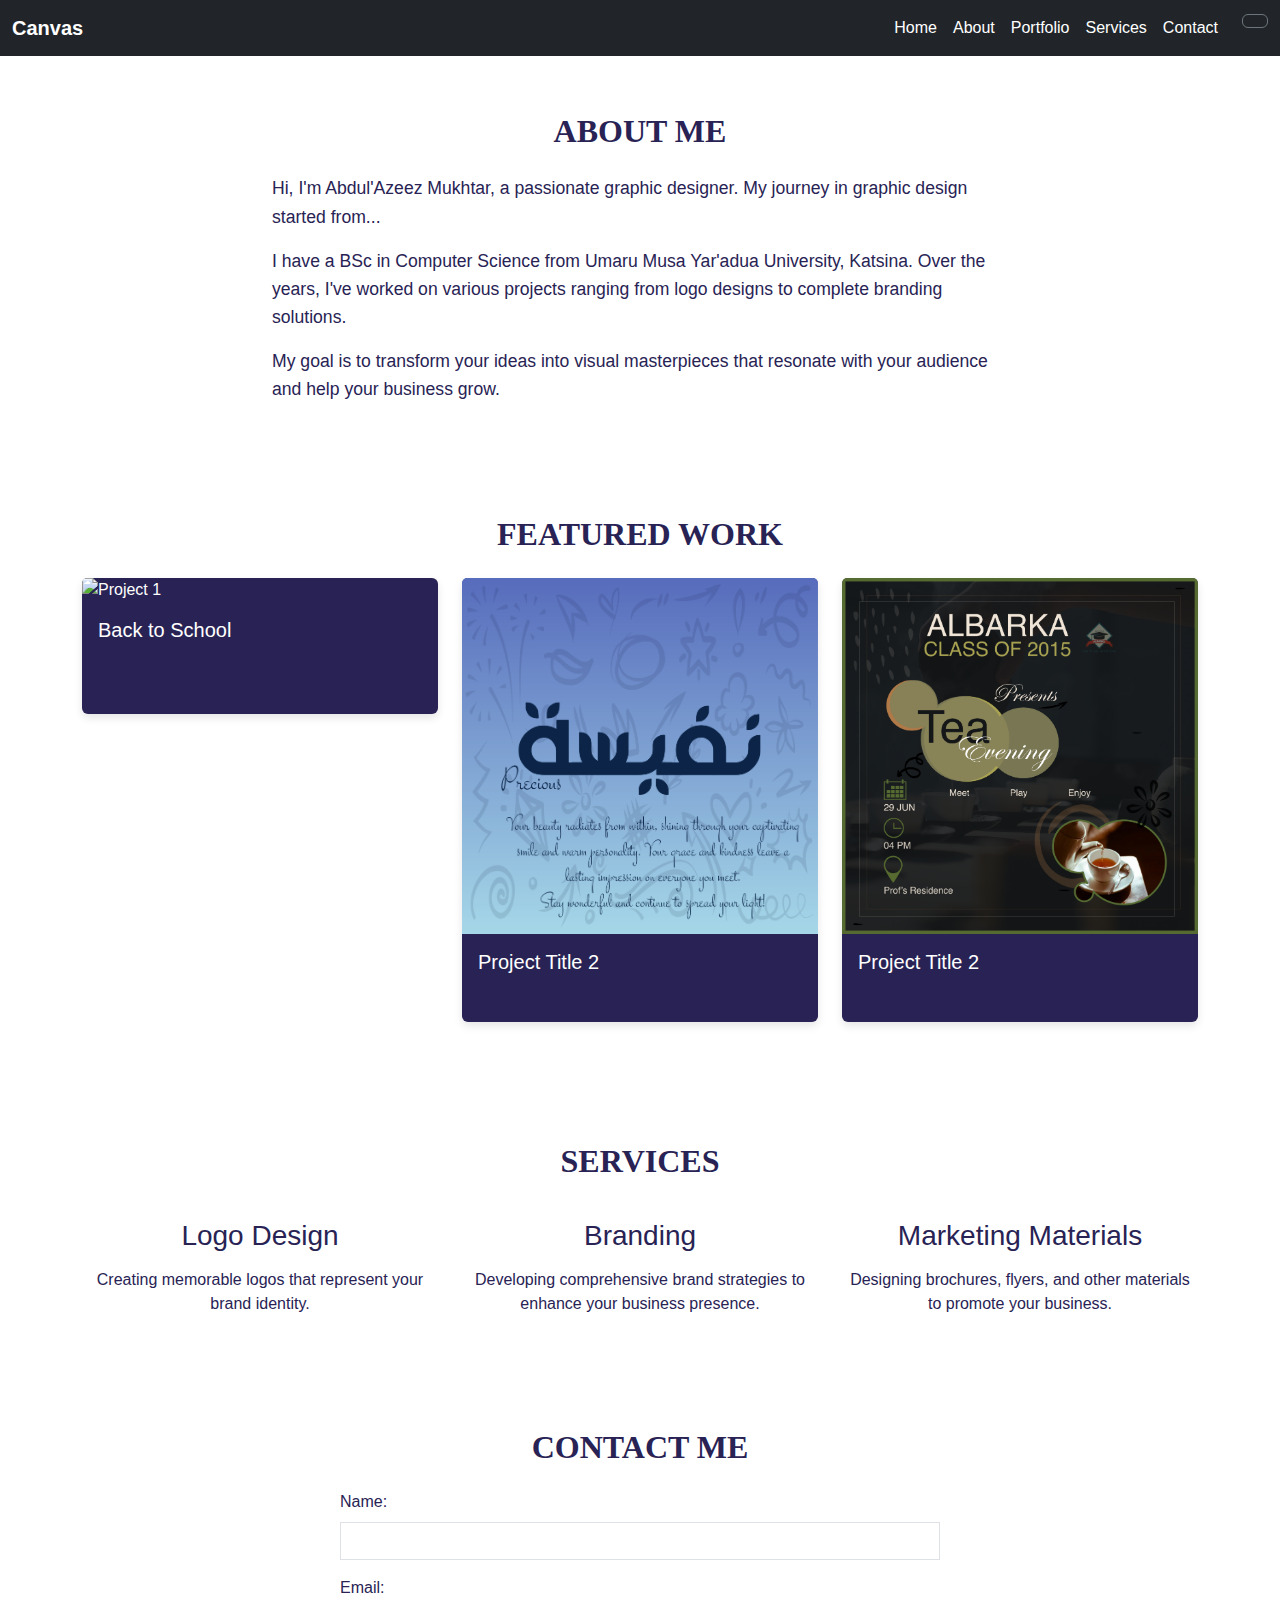
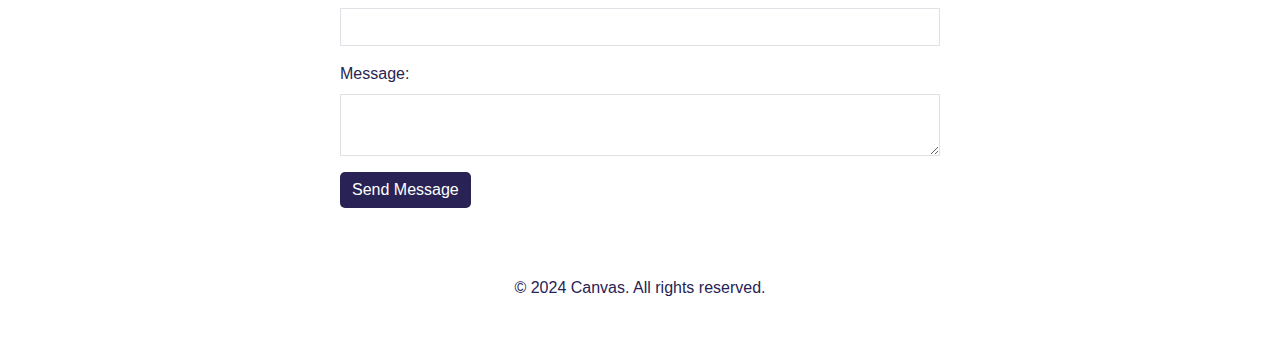
==== index.html @ fc62bc16 "Add files via upload" ====
<!DOCTYPE html>
<html lang="en">

<head>
    <meta charset="UTF-8">
    <meta name="viewport" content="width=device-width, initial-scale=1.0">
    <title>Canvas Portfolio</title>
    <link href="https://stackpath.bootstrapcdn.com/bootstrap/5.1.3/css/bootstrap.min.css" rel="stylesheet">
    <link href="https://cdn.jsdelivr.net/npm/bootstrap@5.3.3/dist/css/bootstrap.min.css" rel="stylesheet"
        integrity="sha384-QWTKZyjpPEjISv5WaRU9OFeRpok6YctnYmDr5pNlyT2bRjXh0JMhjY6hW+ALEwIH" crossorigin="anonymous">
    <link href="https://cdnjs.cloudflare.com/ajax/libs/bootstrap-icons/1.10.3/font/bootstrap-icons.min.css"
        rel="stylesheet">
    <link rel="stylesheet" href="styles.css">
    <style>
        .navbar-nav .nav-link.active {
            color: #5A5AA4;
        }
    </style>
</head>

<body>
    <!-- Navbar -->
    <nav class="navbar navbar-expand-lg navbar-dark bg-dark fixed-top">
        <div class="container-fluid">
            <a class="navbar-brand" href="#">Canvas</a>
            <button class="navbar-toggler" type="button" data-bs-toggle="collapse" data-bs-target="#navbarNav" aria-controls="navbarNav" aria-expanded="false" aria-label="Toggle navigation">
                <span class="navbar-toggler-icon"></span>
            </button>
            <div class="collapse navbar-collapse" id="navbarNav">
                <ul class="navbar-nav ms-auto">
                    <li class="nav-item">
                        <a class="nav-link" href="#home">Home</a>
                    </li>
                    <li class="nav-item">
                        <a class="nav-link" href="#about">About</a>
                    </li>
                    <li class="nav-item">
                        <a class="nav-link" href="#portfolio">Portfolio</a>
                    </li>
                    <li class="nav-item">
                        <a class="nav-link" href="#services">Services</a>
                    </li>
                    <li class="nav-item">
                        <a class="nav-link" href="#contact">Contact</a>
                    </li>
                    <li class="nav-item">
                        <button id="theme-toggle" class="btn btn-outline-secondary ms-3">
                            <i id="theme-icon" class="bi bi-sun"></i>
                        </button>
                    </li>
                </ul>
            </div>
        </div>
    </nav>

    <!-- About Section -->
    <section id="about" class="py-5">
        <div class="container">
            <h2 class="text-center mb-4 section-title">About Me</h2>
            <div class="row">
                <div class="col-md-8 mx-auto">
                    <p>Hi, I'm Abdul'Azeez Mukhtar, a passionate graphic designer. My journey in graphic design started
                        from...</p>
                    <p>I have a BSc in Computer Science from Umaru Musa Yar'adua University, Katsina. Over the years,
                        I've worked on various projects ranging from logo designs to complete branding solutions.</p>
                    <p>My goal is to transform your ideas into visual masterpieces that resonate with your audience and
                        help your business grow.</p>
                </div>
            </div>
        </div>
    </section>

    <!-- Portfolio Section -->
    <section id="portfolio" class="py-5 ">
        <div class="container">
            <h2 class="text-center mb-4 section-title">Featured Work</h2>
            <div class="row">
                <div class="col-md-4">
                    <div class="card mb-4">
                        <img src="images/BTS.png" class="card-img-top" alt="Project 1">
                        <div class="card-body">
                            <h5 class="card-title">Back to School</h5>
                            <p class="card-text">A simple Back to School flyer designed for Al-Jaleel Academt</p>
                        </div>
                    </div>
                </div>
                <div class="col-md-4">
                    <div class="card mb-4">
                        <img src="images/NAF.png" class="card-img-top" alt="Project 2">
                        <div class="card-body">
                            <h5 class="card-title">Project Title 2</h5>
                            <p class="card-text">Brief description of Project 2.</p>
                        </div>
                    </div>
                </div>
                <div class="col-md-4">
                    <div class="card mb-4">
                        <img src="images/TEA.png" class="card-img-top" alt="Project 2">
                        <div class="card-body">
                            <h5 class="card-title">Project Title 2</h5>
                            <p class="card-text">Brief description of Project 2.</p>
                        </div>
                    </div>
                </div>
                <!-- Add more cards as needed -->
            </div>
        </div>
    </section>

    <!-- Services Section -->
    <section id="services" class="py-5">
        <div class="container">
            <h2 class="text-center mb-4 section-title">Services</h2>
            <div class="row">
                <div class="col-md-4 text-center">
                    <i class="bi bi-brush fs-1"></i>
                    <h3>Logo Design</h3>
                    <p>Creating memorable logos that represent your brand identity.</p>
                </div>
                <div class="col-md-4 text-center">
                    <i class="bi bi-palette fs-1"></i>
                    <h3>Branding</h3>
                    <p>Developing comprehensive brand strategies to enhance your business presence.</p>
                </div>
                <div class="col-md-4 text-center">
                    <i class="bi bi-megaphone fs-1"></i>
                    <h3>Marketing Materials</h3>
                    <p>Designing brochures, flyers, and other materials to promote your business.</p>
                </div>
            </div>
        </div>
    </section>

    <!-- Contact Section -->
    <section id="contact" class="py-5">
        <div class="container">
            <h2 class="text-center mb-4 section-title">Contact Me</h2>
            <form action="submit_form.php" method="post" class="mx-auto" style="max-width: 600px;">
                <div class="mb-3">
                    <label for="name" class="form-label">Name:</label>
                    <input type="text" id="name" name="name" class="form-control" required>
                </div>
                <div class="mb-3">
                    <label for="email" class="form-label">Email:</label>
                    <input type="email" id="email" name="email" class="form-control" required>
                </div>
                <div class="mb-3">
                    <label for="message" class="form-label">Message:</label>
                    <textarea id="message" name="message" class="form-control" required></textarea>
                </div>
                <button type="submit" class="btn btn-primary">Send Message</button>
            </form>
        </div>
    </section>

    <!-- Footer -->
    <footer>
        <p>&copy; 2024 Canvas. All rights reserved.</p>
        <div class="social-media">
             <a href="mailto:aazeezmukhtar@gmail.com"><i id="theme-icon" class="bi bi-envelope"></i></a>
            <a href="http://wa.me.+2348135797358"><i id="theme-icon" class="bi bi-whatsapp"></i></a>
            
            <a href="https://www.linkedin.com/in/abdul-azeez-mukhtar-08418725a" target="_blank"><i id="theme-icon" class="bi bi-linkedin"></i></a>
        </div>
    </footer>
    <script src="https://cdn.jsdelivr.net/npm/bootstrap@5.3.3/dist/js/bootstrap.bundle.min.js"
        integrity="sha384-YvpcrYf0tY3lHB60NNkmXc5s9fDVZLESaAA55NDzOxhy9GkcIdslK1eN7N6jIeHz"
        crossorigin="anonymous"></script>
    <script src="https://code.jquery.com/jquery-3.6.0.min.js"></script>
    <script src="https://stackpath.bootstrapcdn.com/bootstrap/5.1.3/js/bootstrap.bundle.min.js"></script>
    <script>
        $(document).ready(function () {
            // Add smooth scrolling to all links
            $("a.nav-link").on('click', function (event) {
                // Make sure this.hash has a value before overriding default behavior
                if (this.hash !== "") {
                    event.preventDefault();

                    // Store hash
                    var hash = this.hash;

                    // Using jQuery's animate() method to add smooth page scroll
                    $('html, body').animate({
                        scrollTop: $(hash).offset().top
                    }, 800, function () {
                        window.location.hash = hash;
                    });
                }
            });

            // Highlight the active section in the navbar
            $(window).on('scroll', function () {
                var scrollPos = $(document).scrollTop();
                $('.navbar-nav .nav-link').each(function () {
                    var currLink = $(this);
                    var refElement = $(currLink.attr("href"));
                    if (refElement.position().top <= scrollPos && refElement.position().top + refElement.height() > scrollPos) {
                        $('.navbar-nav .nav-link').removeClass("active");
                        currLink.addClass("active");
                    }
                });
            });
        });
    </script>
    <script>
        // JavaScript to toggle between light and dark theme
        const toggleButton = document.getElementById('theme-toggle');
        const themeIcon = document.getElementById('theme-icon');
        const currentTheme = localStorage.getItem('theme') || 'light';

        document.documentElement.setAttribute('data-theme', currentTheme);

        if (currentTheme === 'dark') {
            themeIcon.classList.remove('bi-sun');
            themeIcon.classList.add('bi-moon-stars');
        }

        toggleButton.addEventListener('click', () => {
            const theme = document.documentElement.getAttribute('data-theme') === 'light' ? 'dark' : 'light';
            document.documentElement.setAttribute('data-theme', theme);
            localStorage.setItem('theme', theme);
            
            if (theme === 'light') {
                themeIcon.classList.remove('bi-moon-stars');
                themeIcon.classList.add('bi-sun');
            } else {
                themeIcon.classList.remove('bi-sun');
                themeIcon.classList.add('bi-moon-stars');
            }
        });
    </script>
</body>

</html>
---- styles.css ----
/* General Styles */
body {
    font-family: 'Montserrat','Comic Sans MS',  sans-serif;
    margin: 0;
    padding: 0;
    margin-top: 5%;
}

.navbar {
    margin-bottom: 25px;
    top:0;
    color: white!important;
   
}

.section-title {
    margin-bottom: 20px;
    text-transform: uppercase;
    font-weight: bold;
    /*color: #282354;*/
}

.card {
    box-shadow: 0 4px 8px rgba(0, 0, 0, 0.1);
    transition: transform 0.2s;
}

.card:hover {
    transform: translateY(-5px);
}

.bi {
    margin-bottom: 10px;
    /*color: #282354;*/
}

#contact .form-control {
    border-radius: 0;
}

#contact .btn {
    background-color: #282354;
    border: none;
    border-radius: 5px;
}

#contact .btn:hover {
    background-color: #5a5aa4;
}

/* Navbar Styles */
.navbar-brand {
    font-weight: bold;
}

.nav-link {
    color: white !important;
}

.nav-link:hover {
    color: #306ab7 !important;
}
h2{
    font-family: 'Bell MT','Times New Roman';
    font-weight: bolder;
}
/* About Section */
#about {
    padding: 60px 0;
}

#about p {
    font-size: 1.1em;
    line-height: 1.6;
}

/* Portfolio Section */
#portfolio {
    padding: 60px 0;
}

#portfolio .card {
    border: none;
}

/* Services Section */
#services {
    padding: 60px 0;
}

#services .bi {
    font-size: 2em;
}

#services h3 {
    margin-top: 15px;
    margin-bottom: 15px;
}

/* Contact Section */
#contact {
    padding: 60px 0;
}

#contact .form-control {
    margin-bottom: 15px;
}

/* Footer Styles */
footer {
    
    padding: 20px 0;
    text-align: center;
}

footer p {
    margin: 0;
}

footer .social-media a {
    color: #282354;
    text-decoration: none;
    margin: 0 10px;
}

footer .social-media a:hover {
    text-decoration: underline;
}

:root {
    --primary-color: #282354;
    --bg-color: #ffffff;
    --text-color: #282354;
    --nav-bg-color: #f8f9fa;
    --card-bg-color: #282354;
    --card-text-color: #ffffff;
}

[data-theme="dark"] {
    --primary-color: #ffffff;
    --bg-color: #212529;
    --text-color: #ffffff;
    --nav-bg-color: #212529;
    --card-bg-color: #282354;
    --card-text-color: #ffffff;
    
}

body, #about {
    background-color: var(--bg-color);
    color: var(--text-color);
}

.navbar {
    background-color: var(--nav-bg-color);
}

.card {
    background-color: var(--card-bg-color);
    color: var(--card-text-color);
}
p, bi{
    color:var(--text-color);
}
footer .social-media a {
    color:var(--text-color);
}

/* Add other styles that should change based on theme */
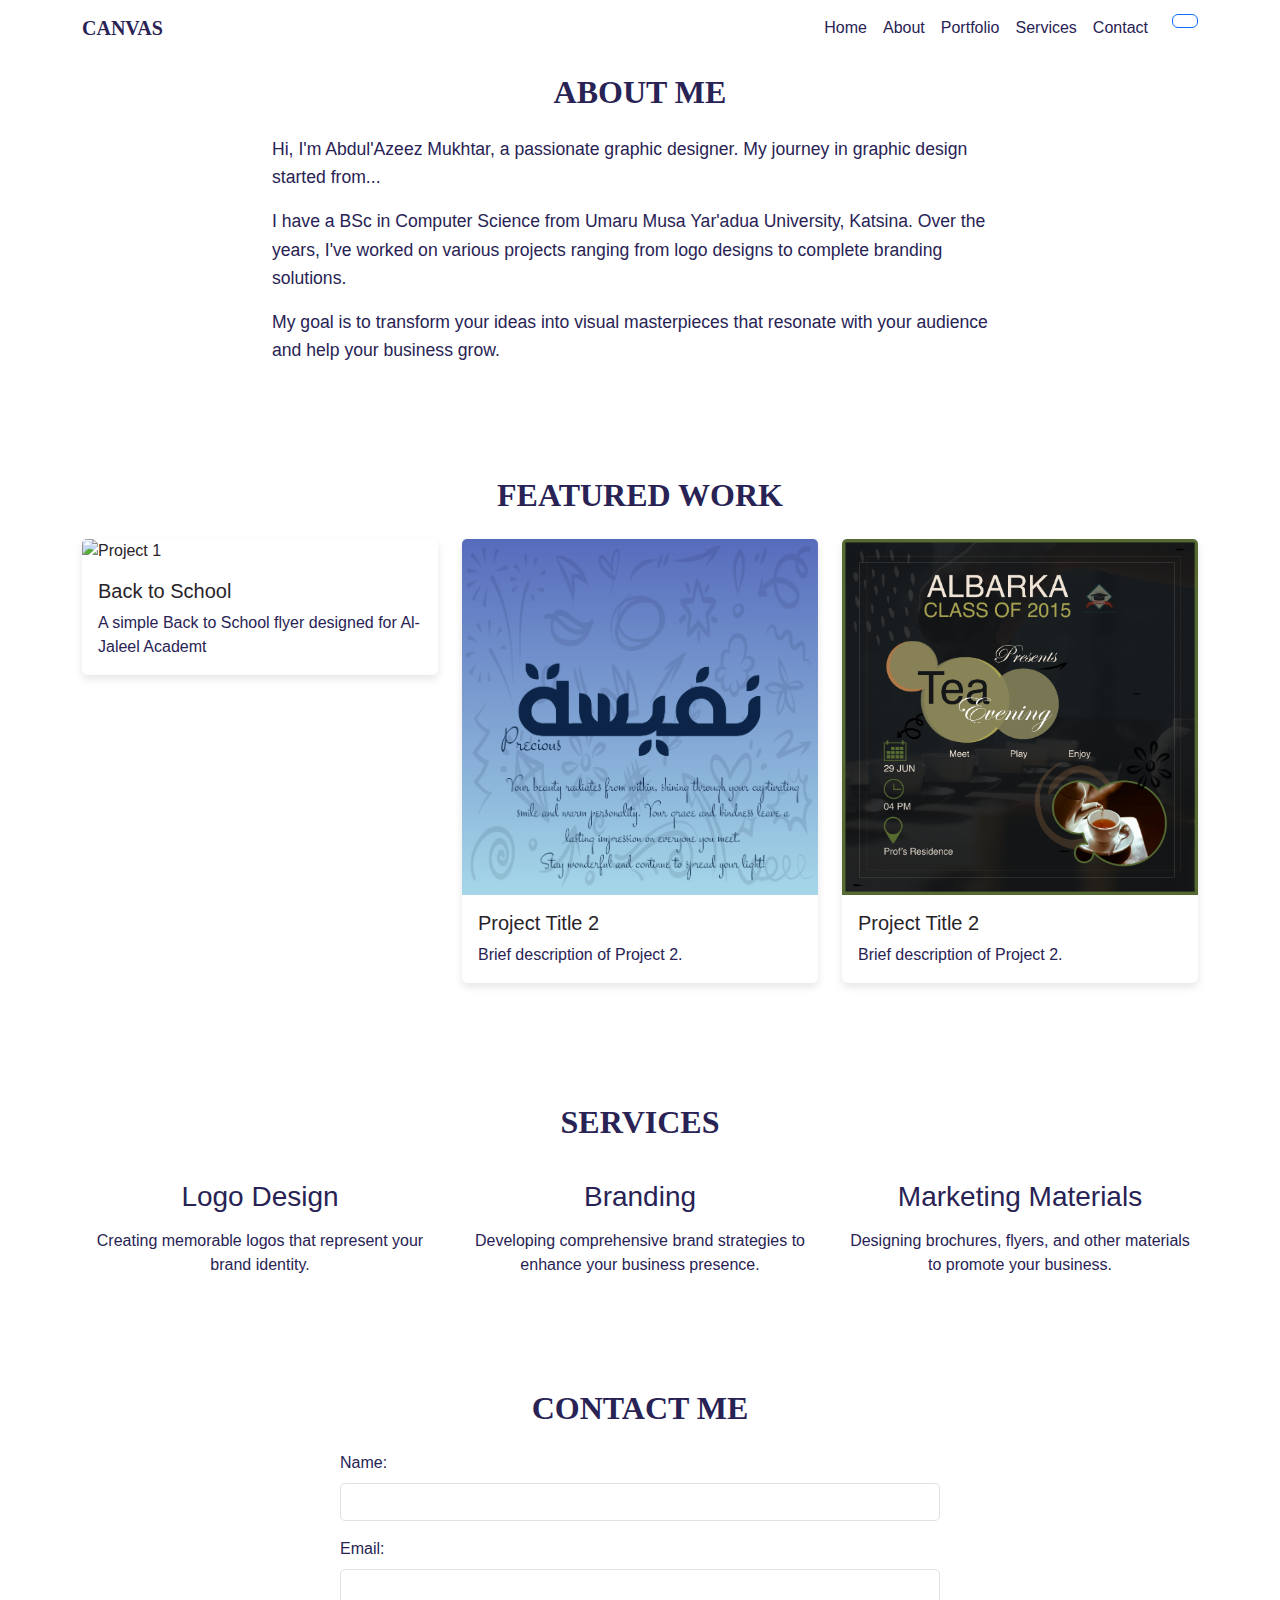
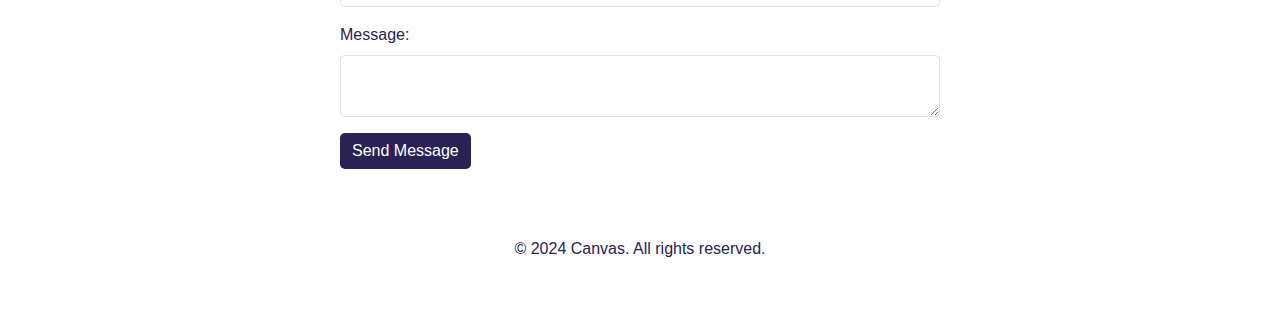
==== commit 3a2de6f6: "Update index.html" ====
--- a/index.html
+++ b/index.html
@@ -5,6 +5,7 @@
     <meta charset="UTF-8">
     <meta name="viewport" content="width=device-width, initial-scale=1.0">
     <title>Canvas Portfolio</title>
+    <link rel="shortcut icon" href="images/favicon.jpg" type="image/x-icon">
     <link href="https://stackpath.bootstrapcdn.com/bootstrap/5.1.3/css/bootstrap.min.css" rel="stylesheet">
     <link href="https://cdn.jsdelivr.net/npm/bootstrap@5.3.3/dist/css/bootstrap.min.css" rel="stylesheet"
         integrity="sha384-QWTKZyjpPEjISv5WaRU9OFeRpok6YctnYmDr5pNlyT2bRjXh0JMhjY6hW+ALEwIH" crossorigin="anonymous">
@@ -13,17 +14,17 @@
     <link rel="stylesheet" href="styles.css">
     <style>
         .navbar-nav .nav-link.active {
-            color: #5A5AA4;
+            color: #0a0ac7 !important;
         }
     </style>
 </head>
 
 <body>
     <!-- Navbar -->
-    <nav class="navbar navbar-expand-lg navbar-dark bg-dark fixed-top">
-        <div class="container-fluid">
-            <a class="navbar-brand" href="#">Canvas</a>
-            <button class="navbar-toggler" type="button" data-bs-toggle="collapse" data-bs-target="#navbarNav" aria-controls="navbarNav" aria-expanded="false" aria-label="Toggle navigation">
+    <nav class="navbar navbar-expand-lg navbar-dark fixed-top">
+        <div class="container">
+            <a class="navbar-brand" href="#">CANVAS</a>
+            <button class="navbar-toggler " type="button" data-bs-toggle="collapse" data-bs-target="#navbarNav" aria-controls="navbarNav" aria-expanded="false" aria-label="Toggle navigation">
                 <span class="navbar-toggler-icon"></span>
             </button>
             <div class="collapse navbar-collapse" id="navbarNav">
@@ -44,7 +45,7 @@
                         <a class="nav-link" href="#contact">Contact</a>
                     </li>
                     <li class="nav-item">
-                        <button id="theme-toggle" class="btn btn-outline-secondary ms-3">
+                        <button id="theme-toggle" class="btn btn-outline-primary ms-3">
                             <i id="theme-icon" class="bi bi-sun"></i>
                         </button>
                     </li>
@@ -52,7 +53,11 @@
             </div>
         </div>
     </nav>
-
+<section id="home" class="">
+    <div class="">
+        <img src="images/cover.jpg" alt="cover" width="100%">
+    </div>
+</section>
     <!-- About Section -->
     <section id="about" class="py-5">
         <div class="container">
@@ -182,7 +187,7 @@
                     // Using jQuery's animate() method to add smooth page scroll
                     $('html, body').animate({
                         scrollTop: $(hash).offset().top
-                    }, 800, function () {
+                    }, 1000, function () {
                         window.location.hash = hash;
                     });
                 }
@@ -231,4 +236,4 @@
     </script>
 </body>
 
-</html>+</html>
--- a/styles.css
+++ b/styles.css
@@ -3,23 +3,22 @@
     font-family: 'Montserrat','Comic Sans MS',  sans-serif;
     margin: 0;
     padding: 0;
-    margin-top: 5%;
 }
 
-.navbar {
-    margin-bottom: 25px;
+.navbar{
+
     top:0;
-    color: white!important;
-   
+   background-color: #ffffff!important;
 }
 
 .section-title {
     margin-bottom: 20px;
     text-transform: uppercase;
     font-weight: bold;
-    /*color: #282354;*/
 }
-
+.navbar-toggler{
+    background-color: #282354;
+}
 .card {
     box-shadow: 0 4px 8px rgba(0, 0, 0, 0.1);
     transition: transform 0.2s;
@@ -30,12 +29,12 @@
 }
 
 .bi {
-    margin-bottom: 10px;
-    /*color: #282354;*/
+    margin-bottom: 15px;
+    color: #5a5aa4;
 }
 
 #contact .form-control {
-    border-radius: 0;
+    border-radius: 5px;
 }
 
 #contact .btn {
@@ -51,10 +50,12 @@
 /* Navbar Styles */
 .navbar-brand {
     font-weight: bold;
+    color: #282354;
+    font-family: 'Bell MT', Georgia, 'Times New Roman', Times, serif;
 }
 
 .nav-link {
-    color: white !important;
+   color: #282354 ;
 }
 
 .nav-link:hover {
@@ -64,6 +65,7 @@
     font-family: 'Bell MT','Times New Roman';
     font-weight: bolder;
 }
+
 /* About Section */
 #about {
     padding: 60px 0;
@@ -106,6 +108,7 @@
     margin-bottom: 15px;
 }
 
+
 /* Footer Styles */
 footer {
     
@@ -120,7 +123,8 @@
 footer .social-media a {
     color: #282354;
     text-decoration: none;
-    margin: 0 10px;
+    margin: 0 5px;
+    font-size: xx-large;
 }
 
 footer .social-media a:hover {
@@ -131,9 +135,8 @@
     --primary-color: #282354;
     --bg-color: #ffffff;
     --text-color: #282354;
-    --nav-bg-color: #f8f9fa;
-    --card-bg-color: #282354;
-    --card-text-color: #ffffff;
+    --nav-bg-color: #ffffff;
+    --card-text-color: #282328;
 }
 
 [data-theme="dark"] {
@@ -141,29 +144,34 @@
     --bg-color: #212529;
     --text-color: #ffffff;
     --nav-bg-color: #212529;
-    --card-bg-color: #282354;
     --card-text-color: #ffffff;
     
 }
 
-body, #about {
+body, #about .btn{
     background-color: var(--bg-color);
     color: var(--text-color);
 }
 
 .navbar {
-    background-color: var(--nav-bg-color);
+    background-color: var(--nav-bg-color)!important;
 }
 
-.card {
+.card{
     background-color: var(--card-bg-color);
     color: var(--card-text-color);
 }
+
 p, bi{
     color:var(--text-color);
 }
-footer .social-media a {
+.nav-link{
+    color:var(--text-color)
+}
+footer .social-media a{
+    color:var(--text-color) ;
+}
+.navbar-brand{
     color:var(--text-color);
 }
-
 /* Add other styles that should change based on theme */
